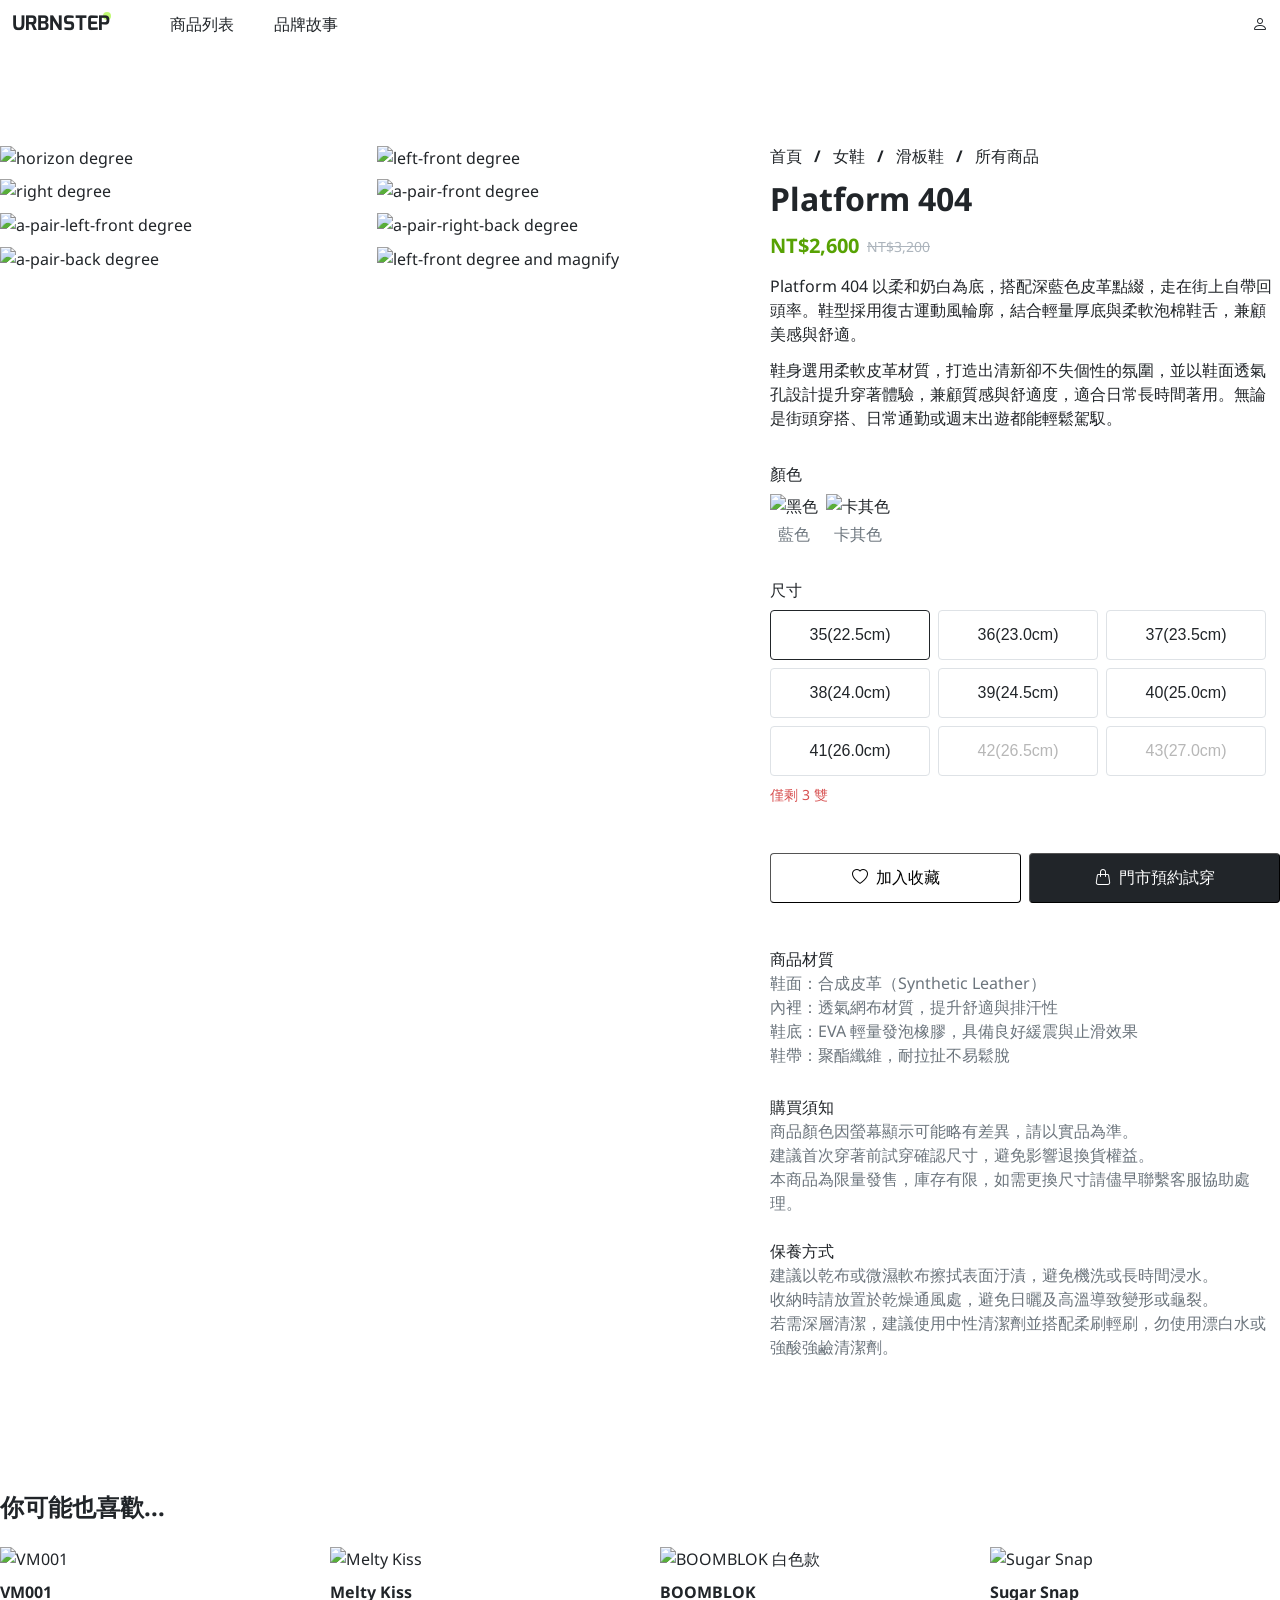
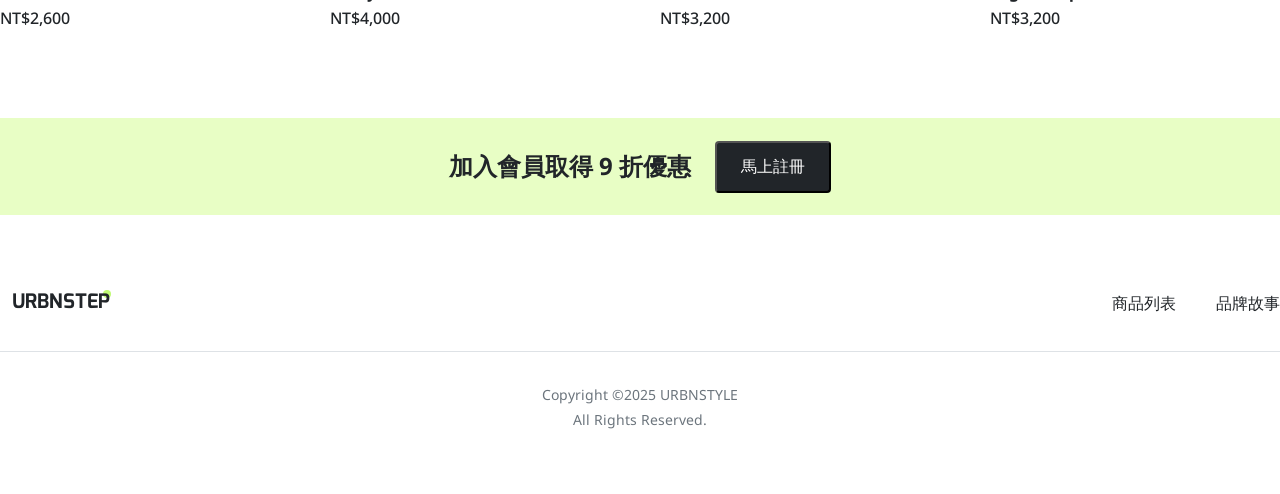
==== product-info.html @ 68fc7952 "HW week 2" ====
<!DOCTYPE html>
<html lang="zh-TW">
<head>
    <meta charset="UTF-8">
    <meta name="viewport" content="width=device-width, initial-scale=1.0">
    <title>第二堂 - 品牌產品資訊頁</title>
    <link rel="preconnect" href="https://fonts.googleapis.com">
    <link rel="preconnect" href="https://fonts.gstatic.com" crossorigin>
    <link rel="stylesheet" href="https://cdn.jsdelivr.net/npm/bootstrap-icons@1.13.1/font/bootstrap-icons.min.css">
    <link href="https://fonts.googleapis.com/css2?family=Mina:wght@400;700&family=Noto+Sans:ital,wght@0,100..900;1,100..900&display=swap" rel="stylesheet">
    <link rel="stylesheet" href="./css/reset.css">
    <link rel="stylesheet" href="./css/all.css">
    <link rel="stylesheet" href="./css/product-info.css">
</head>
<body>
    <!-- nav bar -->
    <header>
        <div class="container">
            <div class="flex sp-between item-center mb-32">
                <nav>
                    <div class="flex gap-48 item-center">
                        <h1>
                            <div class="relative">
                                <div class="dot"></div>
                                <a class="logo font-w700" href="index.html" title="前往首頁">
                                    URBNSTEP
                                </a>
                            </div>
                        </h1>
                        <div>
                            <ul class="flex gap-40 item-center">
                                <li>
                                    <a class="font-w500 py-12" href="index.html" title="前往商品列表">商品列表</a>
                                </li>
                                <li>
                                    <a class="font-w500 py-12" href="#" title="前往品牌故事">品牌故事</a>
                                </li>
                            </ul>
                        </div>
                    </div>
                </nav>
                <div>
                    <a class="flex justify-center item-center p-12" href="#" title="前往會員專區">
                        <i class="bi bi-person"></i>
                    </a>
                </div>
            </div>
        </div>
    </header>

    <!-- product info -->
    <main>
        <div class="container">
            <div class="product-info flex gap-24 py-64">
                <div class="product-imgs">
                    <ul class="flex wrap gap-8">
                        <li>
                            <div class="img">
                                <img src="https://github.com/hexschool/2022-web-layout-training/blob/main/2025-week2/image.png?raw=true" alt="horizon degree">
                            </div>
                        </li>
                        <li>
                            <div class="img">
                                <img src="https://github.com/hexschool/2022-web-layout-training/blob/main/2025-week2/image-1.png?raw=true" alt="left-front degree">
                            </div>
                        </li>
                        <li>
                            <div class="img">
                                <img src="https://github.com/hexschool/2022-web-layout-training/blob/main/2025-week2/image-2.png?raw=true" alt="right degree">
                            </div>
                        </li>
                        <li>
                            <div class="img">
                                <img src="https://github.com/hexschool/2022-web-layout-training/blob/main/2025-week2/image-3.png?raw=true" alt="a-pair-front degree">
                            </div>
                        </li>
                        <li>
                            <div class="img">
                                <img src="https://github.com/hexschool/2022-web-layout-training/blob/main/2025-week2/image-4.png?raw=true" alt="a-pair-left-front degree">
                            </div>
                        </li>
                        <li>
                            <div class="img">
                                <img src="https://github.com/hexschool/2022-web-layout-training/blob/main/2025-week2/image.png?raw=true" alt="a-pair-right-back degree">
                            </div>
                        </li>
                        <li>
                            <div class="img">
                                <img src="https://github.com/hexschool/2022-web-layout-training/blob/main/2025-week2/image-6.png?raw=true" alt="a-pair-back degree">
                            </div>
                        </li>
                        <li>
                            <div class="img">
                                <img src="https://github.com/hexschool/2022-web-layout-training/blob/main/2025-week2/image-7.png?raw=true" alt="left-front degree and magnify">
                            </div>
                        </li>
                    </ul>
                </div>
                <div class="product-details">
                    <nav>
                        <div class="flex gap-12 mb-12">
                            <span>
                                <a class="last-page font-w500" href="index.html" title="前往首頁">首頁</a>
                            </span>
                            <span class="slash font-w700">/</span>
                            <span>
                                <a class="last-page font-w500" href="#" title="前往女裝分類">女鞋</a>
                            </span>
                            <span class="slash font-w700">/</span>
                            <span>
                                <a class="last-page font-w500" href="#" title="前往滑板鞋分類">滑板鞋</a>
                            </span>
                            <span class="slash font-w700">/</span>
                            <span class="font-w500">所有商品</span>
                        </div>
                    </nav>
                    <header>
                        <h2 class="h2 font-w700 mb-16">Platform 404</h2>
                        <span class="flex item-center mb-16 gap-8">
                            <h5 class="on-sale h5 font-w700">NT$2,600</h5>
                            <p class="source-price">NT$3,200</p>
                        </span>
                    </header>
                    <article>
                        <section class="mb-32">
                            <p class="mb-12">Platform 404 以柔和奶白為底，搭配深藍色皮革點綴，走在街上自帶回頭率。鞋型採用復古運動風輪廓，結合輕量厚底與柔軟泡棉鞋舌，兼顧美感與舒適。</p>
                            <p>鞋身選用柔軟皮革材質，打造出清新卻不失個性的氛圍，並以鞋面透氣孔設計提升穿著體驗，兼顧質感與舒適度，適合日常長時間著用。無論是街頭穿搭、日常通勤或週末出遊都能輕鬆駕馭。</p>
                        </section>

                        <section class="mb-32">
                            <p class="mb-8">顏色</p>
                            <div class="color-select flex gap-8">
                                <div class="card">
                                    <img class="mb-4" src="https://github.com/hexschool/2022-web-layout-training/blob/main/2025-week2/image.png?raw=true" alt="黑色">
                                    <p class="font-w500">藍色</p>
                                </div>
                                <div class="card">
                                    <img class="mb-4" src="https://github.com/hexschool/2022-web-layout-training/blob/main/2025-week2/product-1.png?raw=true" alt="卡其色">
                                    <p class="font-w500">卡其色</p>
                                </div>
                            </div>
                        </section>

                        <section class="mb-48">
                            <p class="mb-8">尺寸</p>
                            <div class="size-select flex wrap gap-8 mb-8">
                                <button class="size-btn font-w500 active" type="button">35(22.5cm)</button>
                                <button class="size-btn" type="button">36(23.0cm)</button>
                                <button class="size-btn" type="button">37(23.5cm)</button>
                                <button class="size-btn" type="button">38(24.0cm)</button>
                                <button class="size-btn" type="button">39(24.5cm)</button>
                                <button class="size-btn" type="button">40(25.0cm)</button>
                                <button class="size-btn" type="button">41(26.0cm)</button>
                                <button class="size-btn" type="button" disabled>42(26.5cm)</button>
                                <button class="size-btn" type="button" disabled>43(27.0cm)</button>
                            </div>
                            <p class="in-stock">僅剩 3 雙</p>
                        </section>

                        <section class="flex gap-8 mb-32">
                            <button class="collect-btn font-w500 flex justify-center item-center gap-8 py-12" type="button"><i class="bi bi-heart"></i>加入收藏</button>
                            <button class="reserve-btn font-w500 flex justify-center item-center gap-8 py-12" type="button"><i class="bi bi-handbag"></i>門市預約試穿</button>
                        </section>

                        <section>
                            <div class="py-12">
                                <p class="font-w500">商品材質</p>
                                <p class="notice-content mb-4">
                                    鞋面：合成皮革（Synthetic Leather）<br>
                                    內裡：透氣網布材質，提升舒適與排汗性<br>
                                    鞋底：EVA 輕量發泡橡膠，具備良好緩震與止滑效果<br>
                                    鞋帶：聚酯纖維，耐拉扯不易鬆脫
                                </p>
                            </div>
                            <div class="py-12">
                                <p class="font-w500">購買須知</p>
                                <p class="notice-content">
                                    商品顏色因螢幕顯示可能略有差異，請以實品為準。<br>
                                    建議首次穿著前試穿確認尺寸，避免影響退換貨權益。<br>
                                    本商品為限量發售，庫存有限，如需更換尺寸請儘早聯繫客服協助處理。
                                </p>
                            </div>
                            <div class="py-12">
                                <p class="font-w500">保養方式</p>
                                <p class="notice-content">建議以乾布或微濕軟布擦拭表面汙漬，避免機洗或長時間浸水。<br>
                                    收納時請放置於乾燥通風處，避免日曬及高溫導致變形或龜裂。<br>
                                    若需深層清潔，建議使用中性清潔劑並搭配柔刷輕刷，勿使用漂白水或強酸強鹼清潔劑。
                                </p>
                            </div>
                        </section>
                    </article>
                </div>
            </div>
        </div>
    </main>

    <!-- recommend -->
    <section>
        <div class="container">
            <div class="py-48">
                <h4 class="p95 h4 font-w700 mb-16">你可能也喜歡...</h4>
                <div>
                    <ul class="recommend flex gap-24">
                        <li>
                            <div class="card">
                                <a href="#" title="查看 VM001">
                                    <img class="card-img mb-12" src="https://github.com/hexschool/2022-web-layout-training/blob/main/2025-week2/product-2.png?raw=true" alt="VM001">
                                    <h6 class="h6 font-w700 mb-4">VM001</h6>
                                    <p class="font-w500">NT$2,600</p>
                                </a>
                            </div>
                        </li>
                        <li>
                            <div class="card">
                                <a href="#" title="查看 Melty Kiss">
                                    <img class="card-img mb-12" src="https://github.com/hexschool/2022-web-layout-training/blob/main/2025-week2/product-3.png?raw=true" alt="Melty Kiss">
                                    <h6 class="h6 font-w700 mb-4">Melty Kiss</h6>
                                    <p class="font-w500">NT$4,000</p>
                                </a>
                            </div>
                        </li>
                        <li>
                            <div class="card">
                                <a href="#" title="查看 BOOMBLOK 白色款">
                                    <img class="card-img mb-12" src="https://github.com/hexschool/2022-web-layout-training/blob/main/2025-week2/product-4.png?raw=true" alt="BOOMBLOK 白色款">
                                    <h6 class="h6 font-w700 mb-4">BOOMBLOK</h6>
                                    <p class="font-w500">NT$3,200</p>
                                </a>
                            </div>
                        </li>
                        <li>
                            <div class="card">
                                <a href="#" title="查看 Sugar Snap">
                                    <img class="card-img mb-12" src="https://github.com/hexschool/2022-web-layout-training/blob/main/2025-week2/product-7.png?raw=true" alt="Sugar Snap">
                                    <h6 class="h6 font-w700 mb-4">Sugar Snap</h6>
                                    <p class="font-w500">NT$3,200</p>
                                </a>
                            </div>
                        </li>
                    </ul>
                </div>
            </div>
        </div>
    </section>

    <!-- 加入會員 -->
    <section class="join-us py-225 mt-40">
        <div class="container">
            <div class="flex justify-center item-center gap-24">
                <h4 class="join-us-text font-w700">加入會員取得 9 折優惠</h4>
                <button class="join-btn font-w500" type="button">馬上註冊</button>
            </div>
        </div>
    </section>
    
    <!-- footer -->
    <footer class="footer py-64">
        <div class="container">
            <div class="flex sp-between mb-24">
                <h1>
                    <div class="relative">
                        <div class="dot"></div>
                        <a class="logo font-w700" href="index.html" title="前往首頁">
                            URBNSTEP
                        </a>
                    </div>
                </h1>
                <div>
                    <ul class="flex gap-40 item-center">
                        <li>
                            <a class="font-w500 py-12" href="index.html" title="前往商品列表">商品列表</a>
                        </li>
                        <li>
                            <a class="font-w500 py-12" href="#" title="前往品牌故事">品牌故事</a>
                        </li>
                    </ul>
                </div>
            </div>
            <div class="copyright">
                <p class="mb-4">Copyright ©2025 URBNSTYLE</p>
                <p>All Rights Reserved.</p>
            </div>
        </div>
    </footer>
</body>
</html>
---- css/all.css ----
/* 通用樣式 */
:root{
    --spacing-xxs: 4px;
    --spacing-xs: 8px;
    --spacing-s: 12px;
    --spacing-m: 16px;
    --spacing-l: 24px;
    --spacing-2xl: 40px;
    --spacing-3xl: 48px;
    --neutral-900: #212529;
    --neutral-600: #6C757D;
    --neutral-500: #ADB5BD;
    --neutral-300: #DEE2E6;
    --neutral-100: #F8F9FA;
    --primary-400: #57A203;
    --primary-300: #C0FA73;
    --primary-200: #E8FEC5;
    --danger-300: #D74F4F;
    --white-color: #FFFFFF;
}

*, *::before, *::after{
    box-sizing: border-box;
}

body, a{
    font-family: "Noto Sans", sans-serif;
    color: var(--neutral-900);
    line-height: 1.5;
    letter-spacing: 5%;
}

img{
    vertical-align: middle;
}

a{
    display: block;
    text-decoration: none;
}

a:hover{
    background-color: var(--primary-400);
    color: var(--white-color);
}

.container{
    max-width: 1296px;
    margin: 0 auto;
}

.font-w700{
    font-weight: 700;
}

.font-w500{
    font-weight: 500;
}

.flex{
    display: flex;
}

.flex-column{
    flex-direction: column;
}

.justify-center{
    justify-content: center;
}

.sp-between{
    justify-content: space-between;
}

.item-center{
    align-items: center;
}

.wrap{
    flex-wrap: wrap;
}

.gap-48-24{
    gap: var(--spacing-3xl) var(--spacing-l);
}

.gap-48{
    gap: var(--spacing-3xl);
}

.gap-40{
    gap: var(--spacing-2xl);
}

.gap-24{
    gap: var(--spacing-l);
}

.gap-12{
    gap: var(--spacing-s);
}

.gap-8{
    gap: var(--spacing-xs);
}

.gap-4{
    gap: var(--spacing-xxs);
}

.py-64{
    padding-top: 64px;
    padding-bottom: 64px;
}

.py-48{
    padding-top: 48px;
    padding-bottom: 48px;
}

.py-225{
    padding-top: 22.5px;
    padding-bottom: 22.5px;
}

.py-12{
    padding-top: var(--spacing-s);
    padding-bottom: var(--spacing-s);
}

.py-8{
    padding-top: 8px;
    padding-bottom: 8px;
}

.py-7{
    padding-top: 7px;
    padding-bottom: 7px;
}

.py-4{
    padding-top: 4px;
    padding-bottom: 4px;
}

.pr-24{
    padding-right: 24px;
}

.p-16{
    padding: 16px;
}

.p-12{
    padding: 12px;
}

.mb-48{
    margin-bottom: 48px;
}

.mt-48{
    margin-top: 48px;
}

.mt-40{
    margin-top: 40px;
}

.mb-32{
    margin-bottom: 32px;
}

.mb-24{
    margin-bottom: var(--spacing-l);
}

.mb-16{
    margin-bottom: var(--spacing-m);
}

.mb-12{
    margin-bottom: var(--spacing-s);
}

.mb-8{
    margin-bottom: var(--spacing-xs);
}

.mb-4{
    margin-bottom: var(--spacing-xxs);
}

.mr-24{
    margin-right: var(--spacing-l);
}

.h2{
    font-size: 32px;
    line-height: 1.2;
}

.h3{
    font-size: 28px;
    line-height: 1.2;
}

.h4{
    font-size: 24px;
    line-height: 1.2;
}

.h5{
    font-size: 20px;
    line-height: 1.2;
}

.h6{
    line-height: 1.2;
}

.relative{
    position: relative;
}

.logo{
    font-family: "Mina", sans-serif;;
    font-size: 20px;
    letter-spacing: 4.4%;
    padding: 8px 12px;
}

.dot{
    background-color: var(--primary-300);
    width: 8px;
    height: 8px;
    border-radius: 8px;
    position: absolute;
    top: 11px;
    right: 11px;
    z-index: -1;
}

.join-us{
    background-color: var(--primary-200);
}

.join-us-text{
    font-size: 24px;
    line-height: 1.2;
}

.join-btn{
    font-size: 16px;
    color: var(--white-color);
    background-color: var(--neutral-900);
    padding: var(--spacing-s) var(--spacing-l);
    border-radius: 4px;
    line-height: 1.5;
    letter-spacing: 5%;
}

.join-btn:hover{
    color: var(--neutral-900);
    background-color: var(--white-color);
}

.join-btn:active{
    color: var(--primary-400);
}

.footer{
    background-color: var(#F8F9FA);
}

.copyright{
    border-top: 1px solid var(--neutral-300);
    color: var(--neutral-600);
    font-size: 14px;
    text-align: center;
    padding-top: 32px;
}
---- css/product-info.css ----
.product-imgs{
    max-width: 746px;
}

.img{
    width: 369px;
}

.img img{
    width: 100%;
}

.product-details{
    max-width: 526px;
}

.on-sale{
    color: var(--primary-400);
}

.source-price{
    font-size: 14px;
    color: var(--neutral-500);
    text-decoration: line-through;
}

.color-select .card{
    max-width: 64px;
}

.color-select .card p{
    color: var(--neutral-600);
    text-align: center;
}

.size-btn{
    background-color: transparent;
    border: 1px solid var(--neutral-300);
    font-size: 16px;
    line-height: 1.5;
    letter-spacing: 5%;
    padding: var(--spacing-s) var(--spacing-l);
    border-radius: 4px;
    width: 160px;
}

.size-btn:not(:disabled){
    color: var(--neutral-900);
    cursor: pointer;
}

.size-btn.active,
.size-btn:not(:disabled):hover{
    border: 1px solid var(--neutral-900);
}

.in-stock{
    font-size: 14px;
    color: var(--danger-300);
}

.collect-btn, .reserve-btn{
    width: calc((100% - 8px) / 2);
    font-size: 16px;
    line-height: 1.5;
    letter-spacing: 5%;
    border-radius: 4px;
    border-width: 1px;
    cursor: pointer;
}

.collect-btn{
    background-color: var(--white-color);
}

.reserve-btn{
    color: var(--white-color);
    background-color: var(--neutral-900);
}

.collect-btn:hover,
.reserve-btn:hover{
    background-color: var(--primary-400);
    color: var(--white-color)
}


.notice-content{
    color: var(--neutral-600);
}

.p95{
    padding-top: 9.5px;
    padding-bottom: 9.5px;
}

.recommend .card{
    width: 306px;
}

.color-select .card img,
.recommend .card img{
    width: 100%;
}
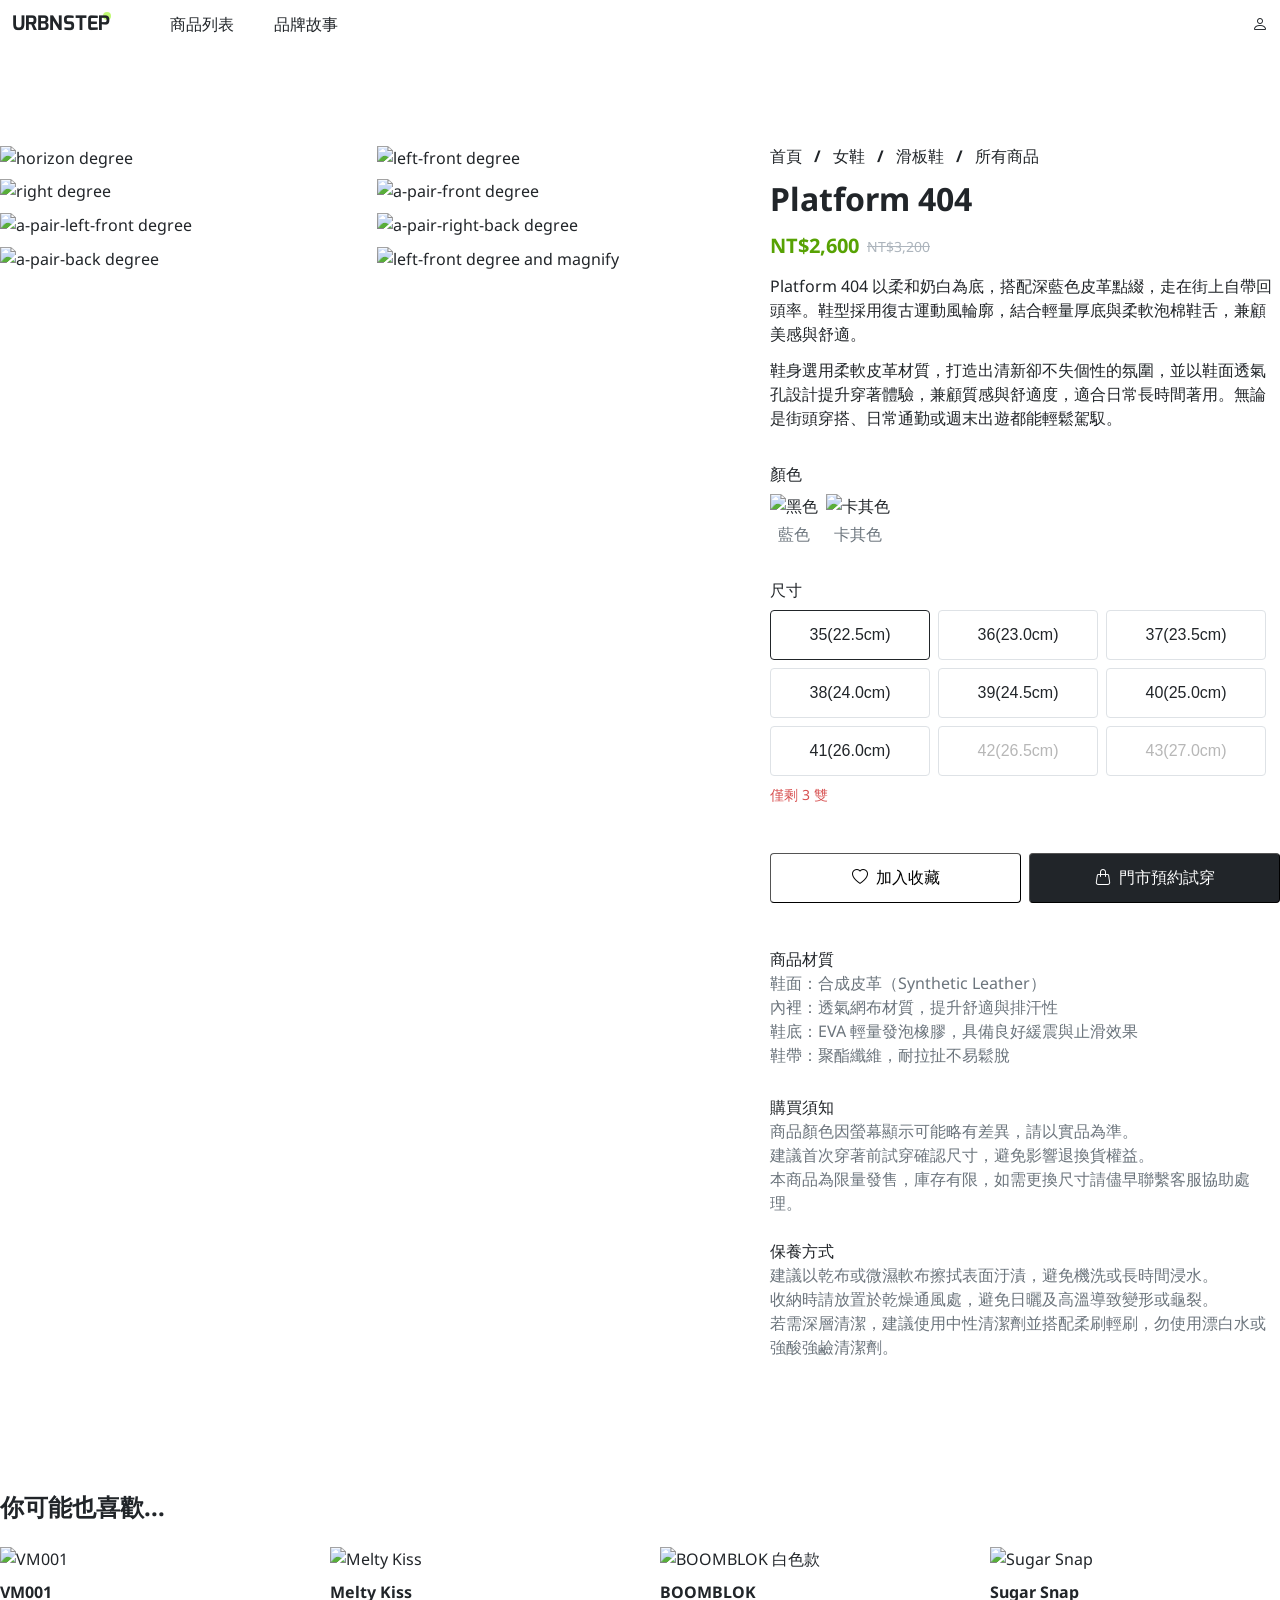
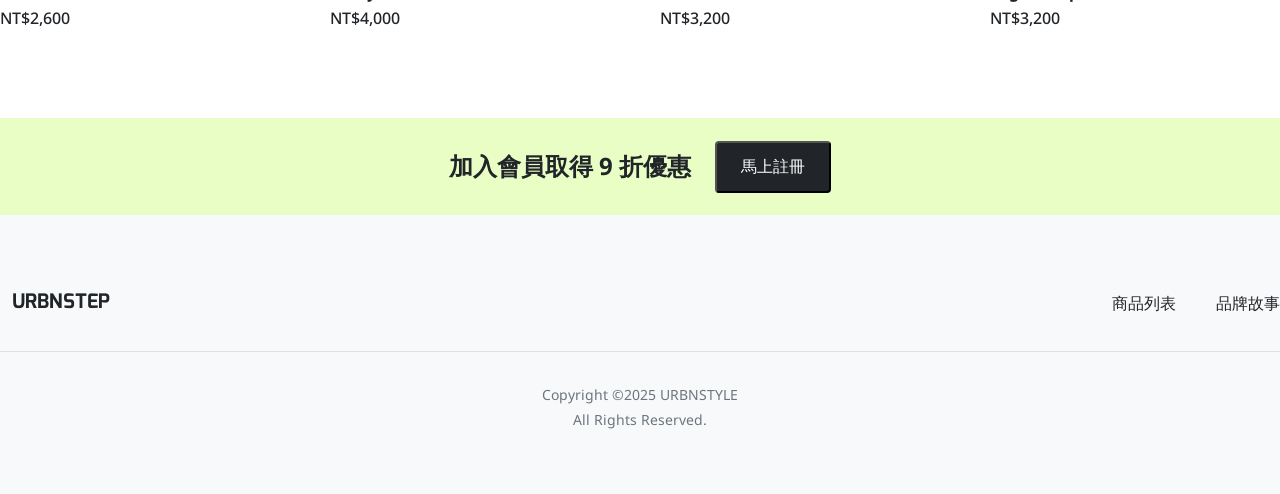
==== commit e9e08d53: "modify: refactor global styles and optimize structure in global: - Standardize utility classes for m" ====
--- a/product-info.html
+++ b/product-info.html
@@ -163,30 +163,32 @@
                         </section>
 
                         <section>
-                            <div class="py-12">
-                                <p class="font-w500">商品材質</p>
-                                <p class="notice-content mb-4">
-                                    鞋面：合成皮革（Synthetic Leather）<br>
-                                    內裡：透氣網布材質，提升舒適與排汗性<br>
-                                    鞋底：EVA 輕量發泡橡膠，具備良好緩震與止滑效果<br>
-                                    鞋帶：聚酯纖維，耐拉扯不易鬆脫
-                                </p>
-                            </div>
-                            <div class="py-12">
-                                <p class="font-w500">購買須知</p>
-                                <p class="notice-content">
-                                    商品顏色因螢幕顯示可能略有差異，請以實品為準。<br>
-                                    建議首次穿著前試穿確認尺寸，避免影響退換貨權益。<br>
-                                    本商品為限量發售，庫存有限，如需更換尺寸請儘早聯繫客服協助處理。
-                                </p>
-                            </div>
-                            <div class="py-12">
-                                <p class="font-w500">保養方式</p>
-                                <p class="notice-content">建議以乾布或微濕軟布擦拭表面汙漬，避免機洗或長時間浸水。<br>
-                                    收納時請放置於乾燥通風處，避免日曬及高溫導致變形或龜裂。<br>
-                                    若需深層清潔，建議使用中性清潔劑並搭配柔刷輕刷，勿使用漂白水或強酸強鹼清潔劑。
-                                </p>
-                            </div>
+                            <ul>
+                                <li class="py-12">
+                                    <p class="font-w500">商品材質</p>
+                                    <p class="notice-content mb-4">
+                                        鞋面：合成皮革（Synthetic Leather）<br>
+                                        內裡：透氣網布材質，提升舒適與排汗性<br>
+                                        鞋底：EVA 輕量發泡橡膠，具備良好緩震與止滑效果<br>
+                                        鞋帶：聚酯纖維，耐拉扯不易鬆脫
+                                    </p>
+                                </li>
+                                <li class="py-12">
+                                    <p class="font-w500">購買須知</p>
+                                    <p class="notice-content">
+                                        商品顏色因螢幕顯示可能略有差異，請以實品為準。<br>
+                                        建議首次穿著前試穿確認尺寸，避免影響退換貨權益。<br>
+                                        本商品為限量發售，庫存有限，如需更換尺寸請儘早聯繫客服協助處理。
+                                    </p>
+                                </li>
+                                <li class="py-12">
+                                    <p class="font-w500">保養方式</p>
+                                    <p class="notice-content">建議以乾布或微濕軟布擦拭表面汙漬，避免機洗或長時間浸水。<br>
+                                        收納時請放置於乾燥通風處，避免日曬及高溫導致變形或龜裂。<br>
+                                        若需深層清潔，建議使用中性清潔劑並搭配柔刷輕刷，勿使用漂白水或強酸強鹼清潔劑。
+                                    </p>
+                                </li>
+                            </ul>
                         </section>
                     </article>
                 </div>
@@ -257,14 +259,14 @@
     <footer class="footer py-64">
         <div class="container">
             <div class="flex sp-between mb-24">
-                <h1>
+                <h2>
                     <div class="relative">
                         <div class="dot"></div>
                         <a class="logo font-w700" href="index.html" title="前往首頁">
                             URBNSTEP
                         </a>
                     </div>
-                </h1>
+                </h2>
                 <div>
                     <ul class="flex gap-40 item-center">
                         <li>
--- a/css/all.css
+++ b/css/all.css
@@ -23,7 +23,7 @@
     box-sizing: border-box;
 }
 
-body, a{
+body{
     font-family: "Noto Sans", sans-serif;
     color: var(--neutral-900);
     line-height: 1.5;
@@ -35,6 +35,7 @@
 }
 
 a{
+    color: var(--neutral-900);
     display: block;
     text-decoration: none;
 }
@@ -115,8 +116,8 @@
 }
 
 .py-48{
-    padding-top: 48px;
-    padding-bottom: 48px;
+    padding-top: var(--spacing-3xl);
+    padding-bottom: var(--spacing-3xl);
 }
 
 .py-225{
@@ -130,8 +131,8 @@
 }
 
 .py-8{
-    padding-top: 8px;
-    padding-bottom: 8px;
+    padding-top: var(--spacing-xs);
+    padding-bottom: var(--spacing-xs);
 }
 
 .py-7{
@@ -140,32 +141,32 @@
 }
 
 .py-4{
-    padding-top: 4px;
-    padding-bottom: 4px;
+    padding-top: var(--spacing-xxs);
+    padding-bottom: var(--spacing-xxs);
 }
 
 .pr-24{
-    padding-right: 24px;
+    padding-right: var(--spacing-l);
 }
 
 .p-16{
-    padding: 16px;
+    padding: var(--spacing-m);
 }
 
 .p-12{
-    padding: 12px;
+    padding: var(--spacing-s);
 }
 
 .mb-48{
-    margin-bottom: 48px;
+    margin-bottom: var(--spacing-3xl);
 }
 
 .mt-48{
-    margin-top: 48px;
+    margin-top: var(--spacing-3xl);
 }
 
 .mt-40{
-    margin-top: 40px;
+    margin-top: var(--spacing-2xl);
 }
 
 .mb-32{
@@ -228,7 +229,7 @@
     font-family: "Mina", sans-serif;;
     font-size: 20px;
     letter-spacing: 4.4%;
-    padding: 8px 12px;
+    padding: var(--spacing-xs) var(--spacing-s);
 }
 
 .dot{
@@ -259,6 +260,7 @@
     border-radius: 4px;
     line-height: 1.5;
     letter-spacing: 5%;
+    cursor: pointer;
 }
 
 .join-btn:hover{
@@ -271,7 +273,7 @@
 }
 
 .footer{
-    background-color: var(#F8F9FA);
+    background-color: var(--neutral-100);
 }
 
 .copyright{
